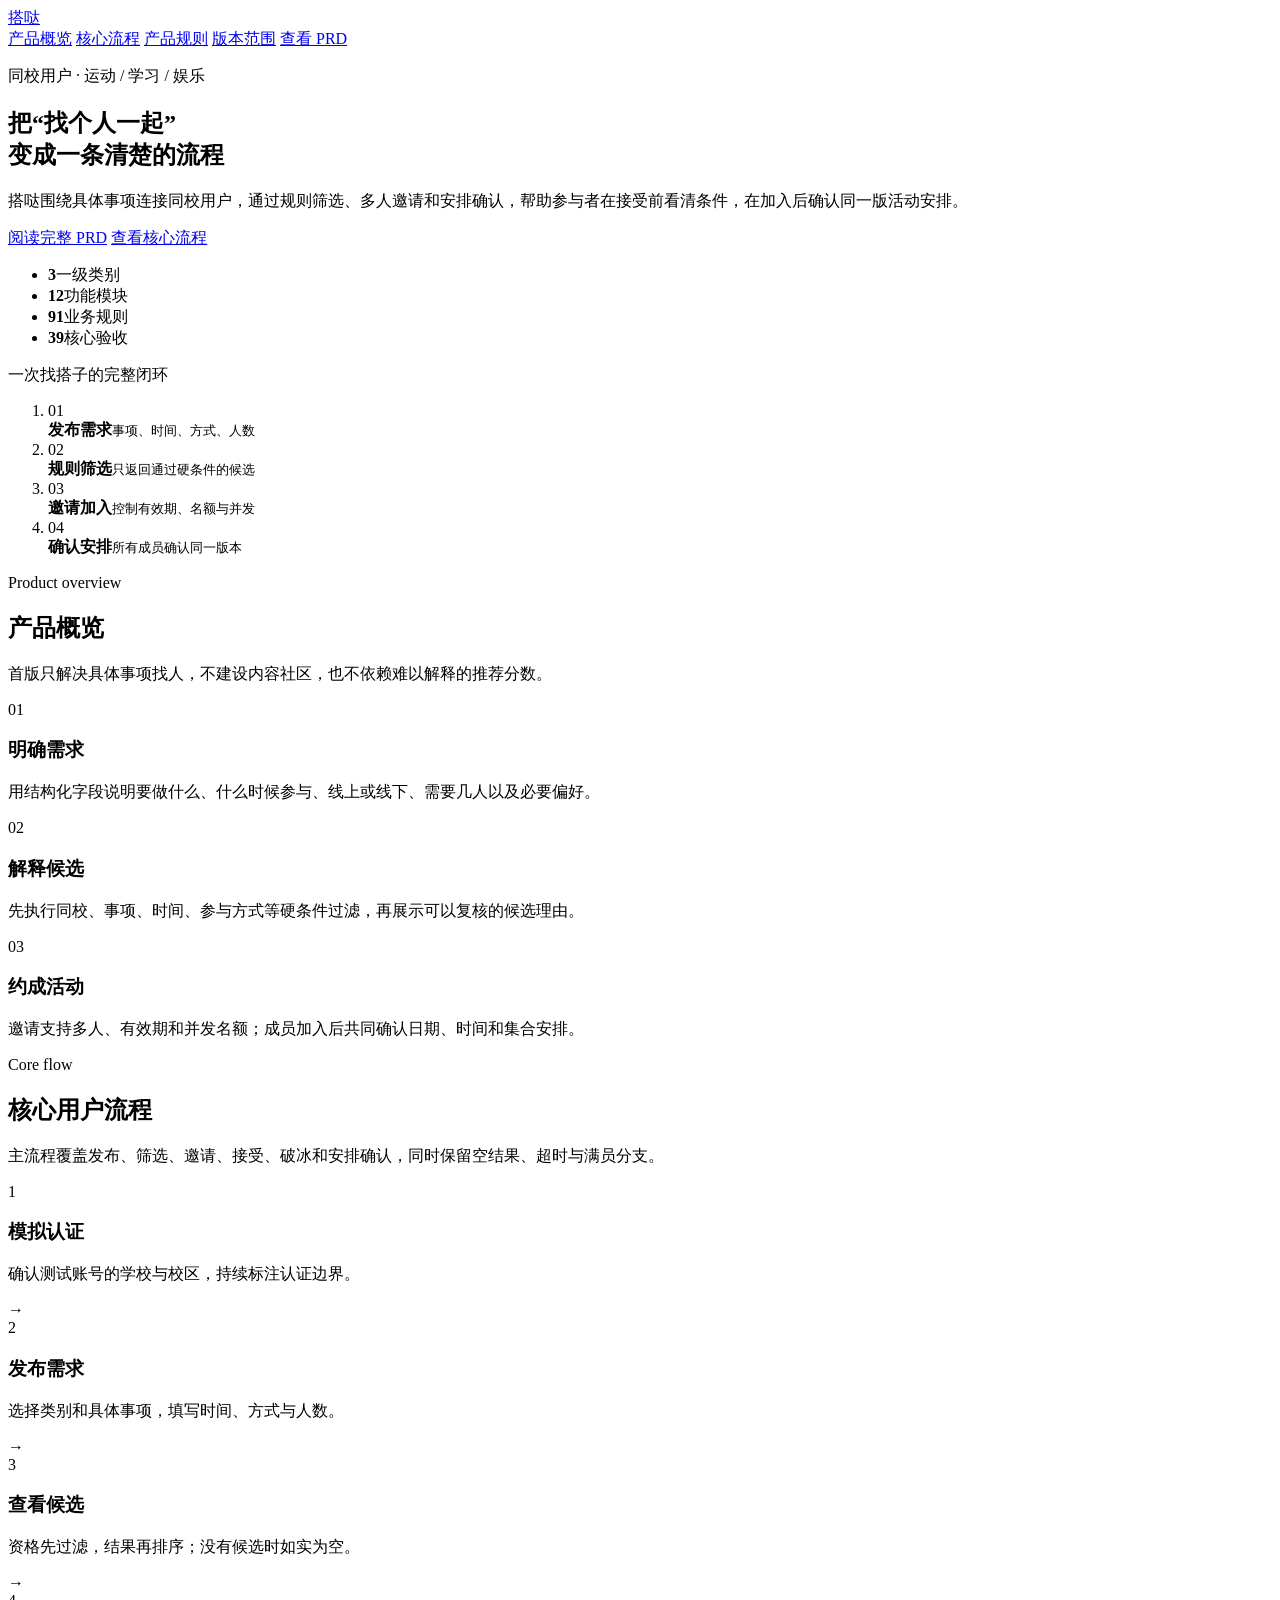
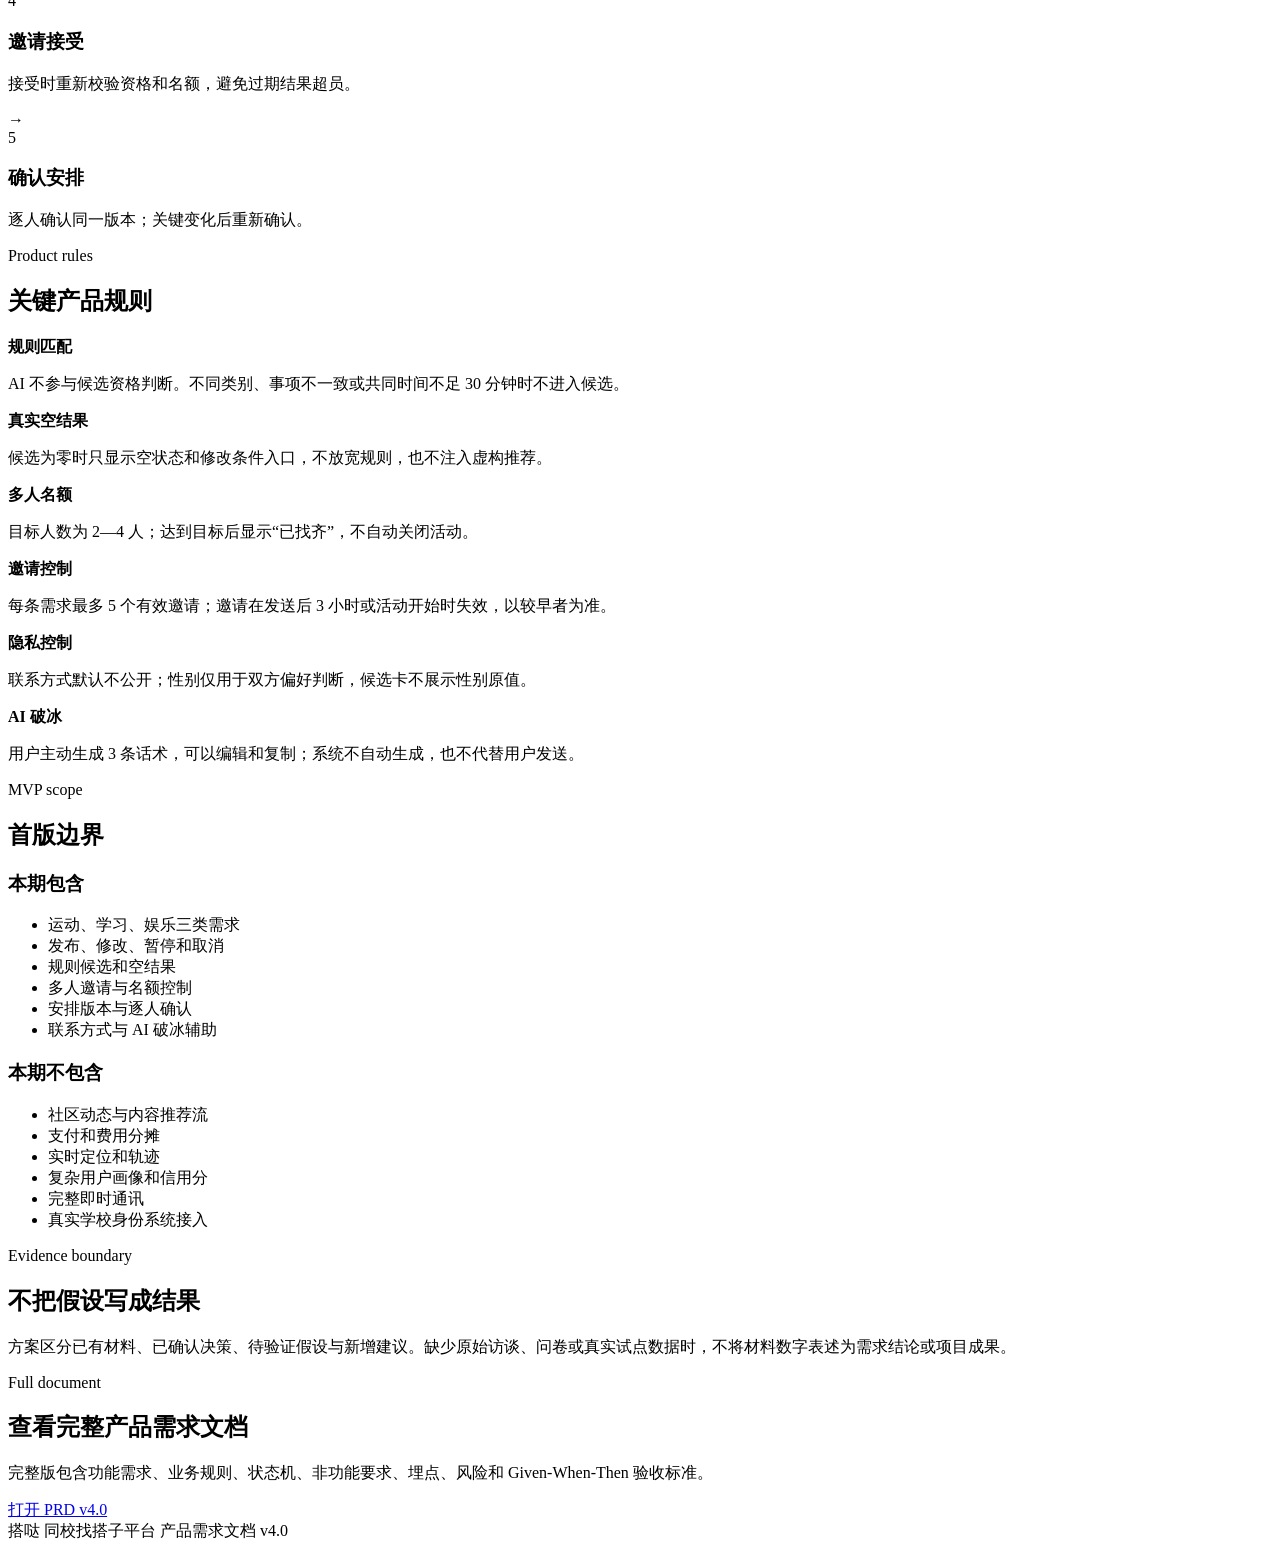
==== index.html @ 5d160881 "feat: add product showcase" ====
<!doctype html>
<html lang="zh-CN">
<head>
  <meta charset="utf-8">
  <meta name="viewport" content="width=device-width, initial-scale=1">
  <meta name="description" content="搭哒是一款面向同校用户的找搭子产品，覆盖运动、学习与娱乐三类场景。">
  <title>搭哒 同校找搭子平台</title>
  <link rel="stylesheet" href="styles.css">
</head>
<body>
  <header class="topbar">
    <a class="brand" href="#top" aria-label="返回顶部">搭哒</a>
    <nav aria-label="页面导航">
      <a href="#overview">产品概览</a>
      <a href="#flow">核心流程</a>
      <a href="#rules">产品规则</a>
      <a href="#scope">版本范围</a>
      <a class="nav-cta" href="https://github.com/Yanzi1-creator11/dada-product/blob/main/PRD.md">查看 PRD</a>
    </nav>
  </header>

  <main id="top">
    <section class="hero">
      <div class="hero-copy">
        <p class="eyebrow">同校用户 · 运动 / 学习 / 娱乐</p>
        <h1>把“找个人一起”<br>变成一条清楚的流程</h1>
        <p class="lead">搭哒围绕具体事项连接同校用户，通过规则筛选、多人邀请和安排确认，帮助参与者在接受前看清条件，在加入后确认同一版活动安排。</p>
        <div class="actions">
          <a class="button primary" href="https://github.com/Yanzi1-creator11/dada-product/blob/main/PRD.md">阅读完整 PRD</a>
          <a class="button secondary" href="#flow">查看核心流程</a>
        </div>
        <ul class="facts" aria-label="版本信息">
          <li><strong>3</strong><span>一级类别</span></li>
          <li><strong>12</strong><span>功能模块</span></li>
          <li><strong>91</strong><span>业务规则</span></li>
          <li><strong>39</strong><span>核心验收</span></li>
        </ul>
      </div>
      <div class="hero-panel" aria-label="产品流程摘要">
        <div class="panel-label">一次找搭子的完整闭环</div>
        <ol class="mini-flow">
          <li><span>01</span><div><b>发布需求</b><small>事项、时间、方式、人数</small></div></li>
          <li><span>02</span><div><b>规则筛选</b><small>只返回通过硬条件的候选</small></div></li>
          <li><span>03</span><div><b>邀请加入</b><small>控制有效期、名额与并发</small></div></li>
          <li><span>04</span><div><b>确认安排</b><small>所有成员确认同一版本</small></div></li>
        </ol>
      </div>
    </section>

    <section class="section" id="overview">
      <div class="section-heading">
        <p class="eyebrow">Product overview</p>
        <h2>产品概览</h2>
        <p>首版只解决具体事项找人，不建设内容社区，也不依赖难以解释的推荐分数。</p>
      </div>
      <div class="grid three">
        <article class="card accent-blue">
          <span class="card-index">01</span>
          <h3>明确需求</h3>
          <p>用结构化字段说明要做什么、什么时候参与、线上或线下、需要几人以及必要偏好。</p>
        </article>
        <article class="card accent-purple">
          <span class="card-index">02</span>
          <h3>解释候选</h3>
          <p>先执行同校、事项、时间、参与方式等硬条件过滤，再展示可以复核的候选理由。</p>
        </article>
        <article class="card accent-orange">
          <span class="card-index">03</span>
          <h3>约成活动</h3>
          <p>邀请支持多人、有效期和并发名额；成员加入后共同确认日期、时间和集合安排。</p>
        </article>
      </div>
    </section>

    <section class="section flow-section" id="flow">
      <div class="section-heading">
        <p class="eyebrow">Core flow</p>
        <h2>核心用户流程</h2>
        <p>主流程覆盖发布、筛选、邀请、接受、破冰和安排确认，同时保留空结果、超时与满员分支。</p>
      </div>
      <div class="flow" role="list">
        <div class="flow-item" role="listitem"><span>1</span><h3>模拟认证</h3><p>确认测试账号的学校与校区，持续标注认证边界。</p></div>
        <div class="flow-arrow" aria-hidden="true">→</div>
        <div class="flow-item" role="listitem"><span>2</span><h3>发布需求</h3><p>选择类别和具体事项，填写时间、方式与人数。</p></div>
        <div class="flow-arrow" aria-hidden="true">→</div>
        <div class="flow-item" role="listitem"><span>3</span><h3>查看候选</h3><p>资格先过滤，结果再排序；没有候选时如实为空。</p></div>
        <div class="flow-arrow" aria-hidden="true">→</div>
        <div class="flow-item" role="listitem"><span>4</span><h3>邀请接受</h3><p>接受时重新校验资格和名额，避免过期结果超员。</p></div>
        <div class="flow-arrow" aria-hidden="true">→</div>
        <div class="flow-item" role="listitem"><span>5</span><h3>确认安排</h3><p>逐人确认同一版本；关键变化后重新确认。</p></div>
      </div>
    </section>

    <section class="section" id="rules">
      <div class="section-heading">
        <p class="eyebrow">Product rules</p>
        <h2>关键产品规则</h2>
      </div>
      <div class="rule-grid">
        <article><strong>规则匹配</strong><p>AI 不参与候选资格判断。不同类别、事项不一致或共同时间不足 30 分钟时不进入候选。</p></article>
        <article><strong>真实空结果</strong><p>候选为零时只显示空状态和修改条件入口，不放宽规则，也不注入虚构推荐。</p></article>
        <article><strong>多人名额</strong><p>目标人数为 2—4 人；达到目标后显示“已找齐”，不自动关闭活动。</p></article>
        <article><strong>邀请控制</strong><p>每条需求最多 5 个有效邀请；邀请在发送后 3 小时或活动开始时失效，以较早者为准。</p></article>
        <article><strong>隐私控制</strong><p>联系方式默认不公开；性别仅用于双方偏好判断，候选卡不展示性别原值。</p></article>
        <article><strong>AI 破冰</strong><p>用户主动生成 3 条话术，可以编辑和复制；系统不自动生成，也不代替用户发送。</p></article>
      </div>
    </section>

    <section class="section scope-section" id="scope">
      <div class="section-heading">
        <p class="eyebrow">MVP scope</p>
        <h2>首版边界</h2>
      </div>
      <div class="scope-grid">
        <div class="scope-column in">
          <h3>本期包含</h3>
          <ul>
            <li>运动、学习、娱乐三类需求</li>
            <li>发布、修改、暂停和取消</li>
            <li>规则候选和空结果</li>
            <li>多人邀请与名额控制</li>
            <li>安排版本与逐人确认</li>
            <li>联系方式与 AI 破冰辅助</li>
          </ul>
        </div>
        <div class="scope-column out">
          <h3>本期不包含</h3>
          <ul>
            <li>社区动态与内容推荐流</li>
            <li>支付和费用分摊</li>
            <li>实时定位和轨迹</li>
            <li>复杂用户画像和信用分</li>
            <li>完整即时通讯</li>
            <li>真实学校身份系统接入</li>
          </ul>
        </div>
      </div>
    </section>

    <section class="section evidence">
      <div>
        <p class="eyebrow">Evidence boundary</p>
        <h2>不把假设写成结果</h2>
      </div>
      <p>方案区分已有材料、已确认决策、待验证假设与新增建议。缺少原始访谈、问卷或真实试点数据时，不将材料数字表述为需求结论或项目成果。</p>
    </section>

    <section class="cta-section">
      <p class="eyebrow">Full document</p>
      <h2>查看完整产品需求文档</h2>
      <p>完整版包含功能需求、业务规则、状态机、非功能要求、埋点、风险和 Given-When-Then 验收标准。</p>
      <a class="button primary" href="https://github.com/Yanzi1-creator11/dada-product/blob/main/PRD.md">打开 PRD v4.0</a>
    </section>
  </main>

  <footer>
    <span>搭哒 同校找搭子平台</span>
    <span>产品需求文档 v4.0</span>
  </footer>
</body>
</html>
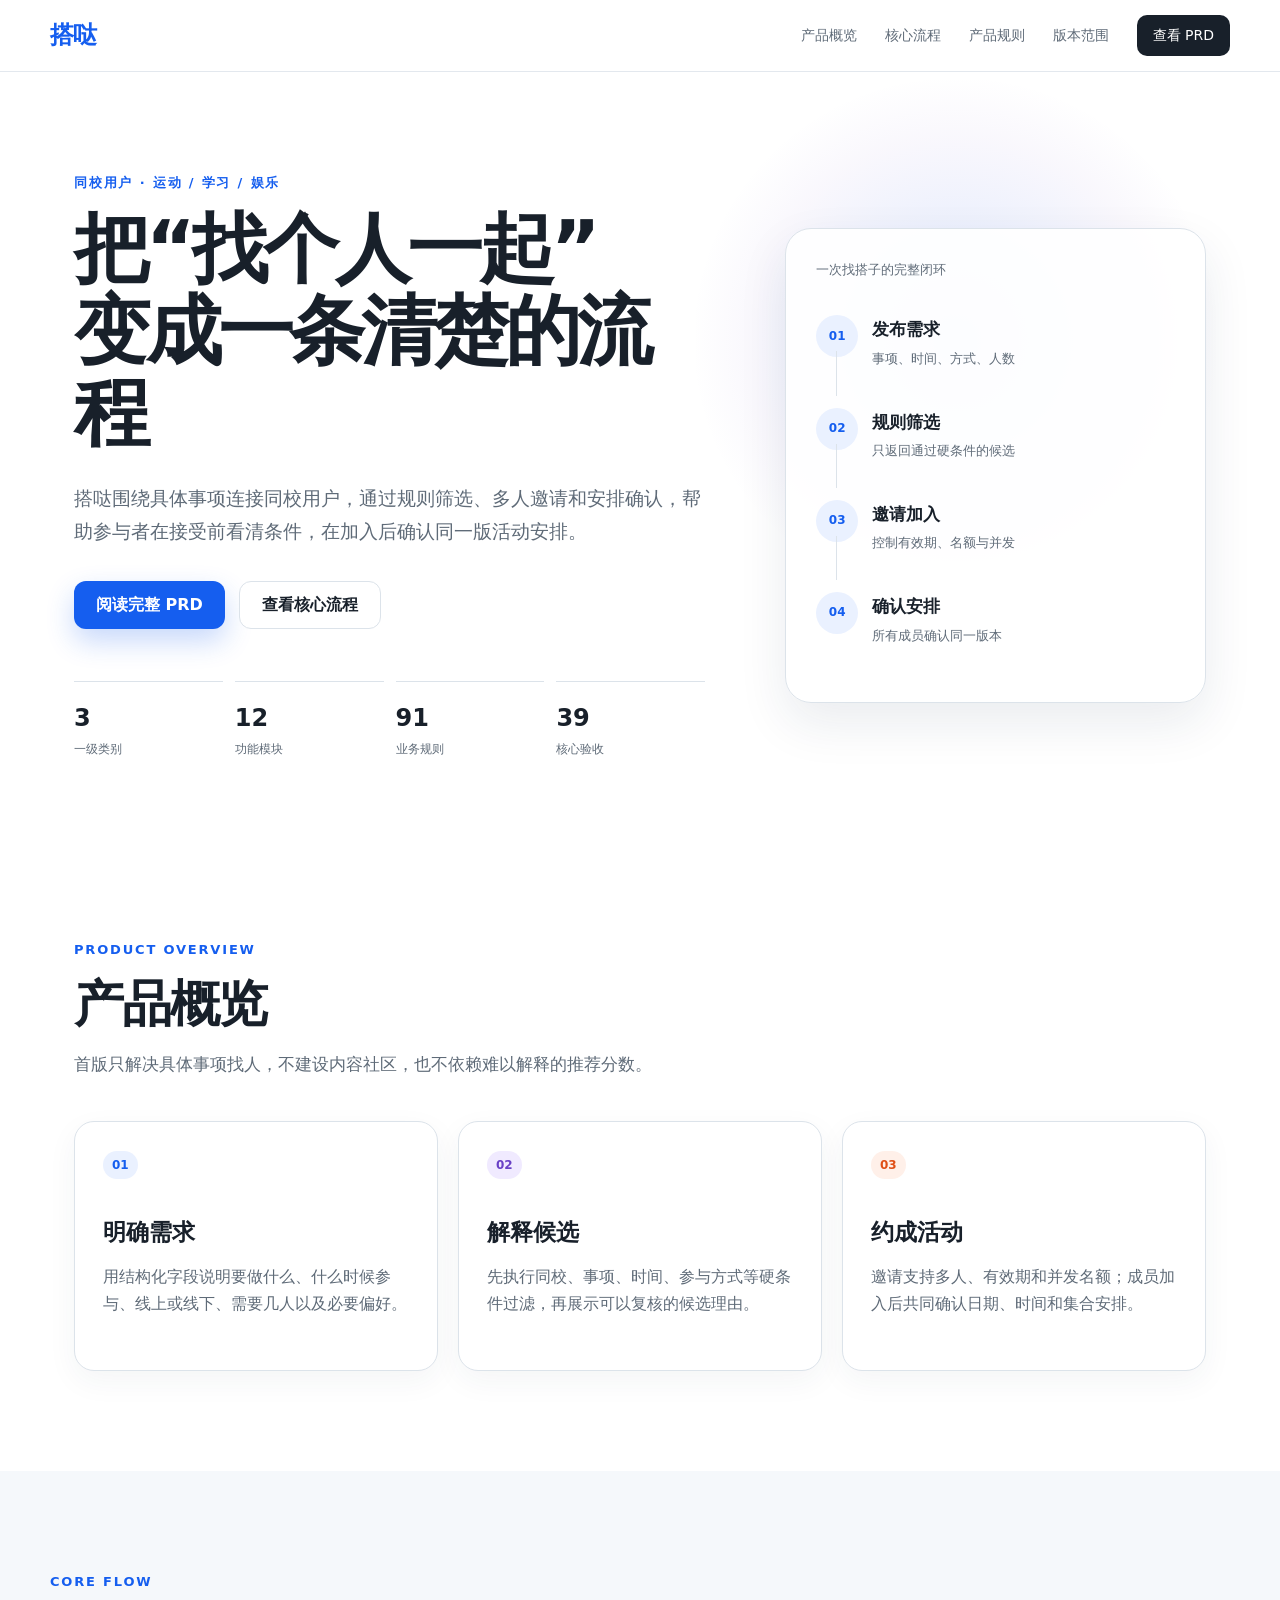
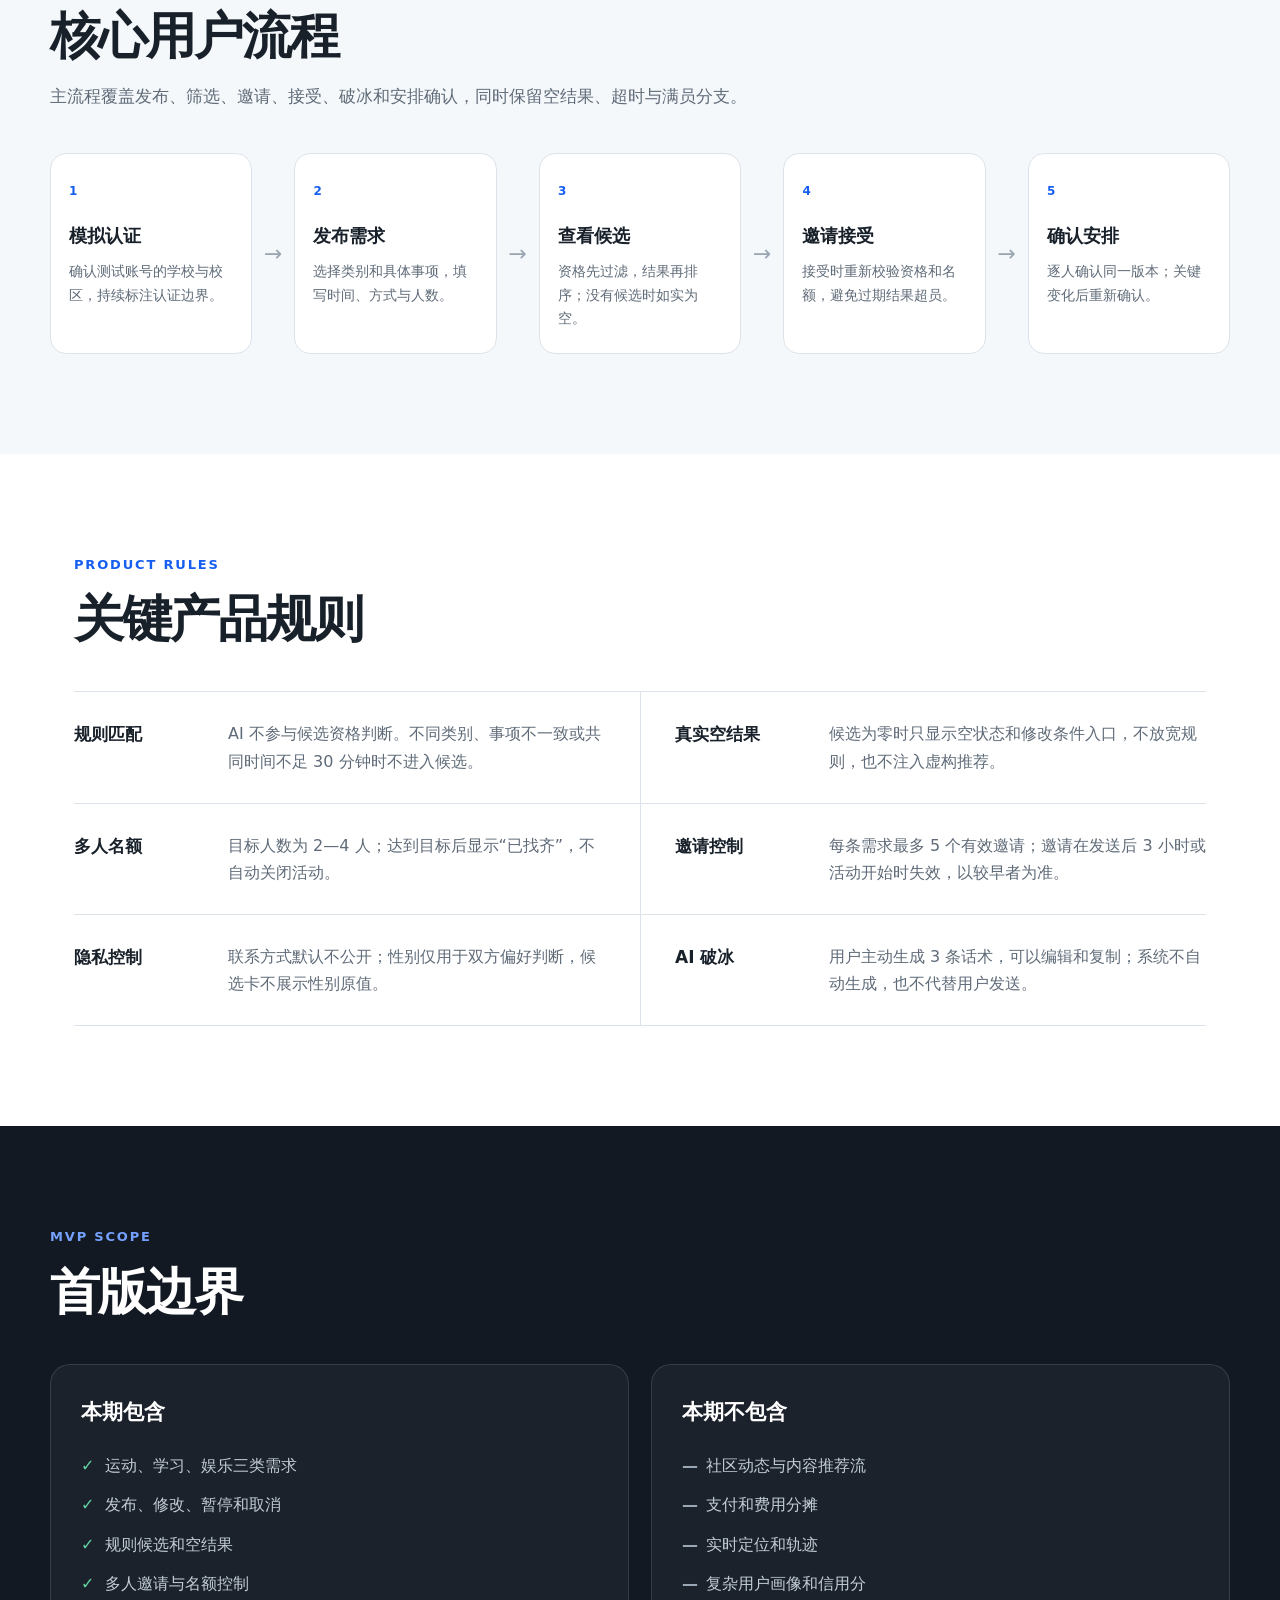
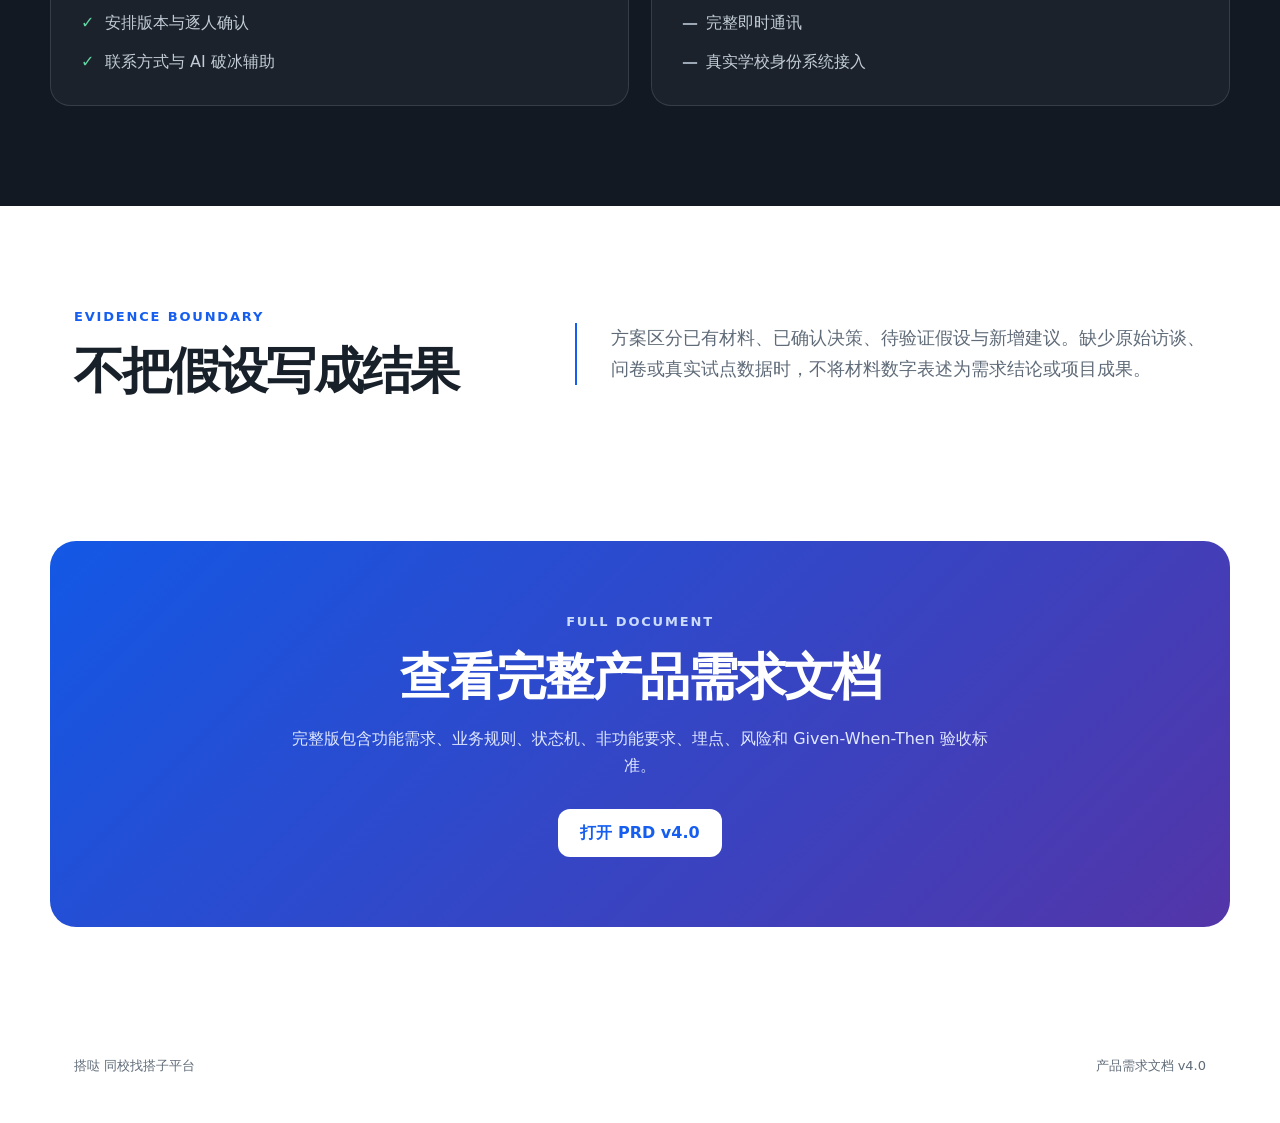
==== commit 36e85185: "feat: add in-site PRD reader links" ====
--- a/index.html
+++ b/index.html
@@ -15,7 +15,7 @@
       <a href="#flow">核心流程</a>
       <a href="#rules">产品规则</a>
       <a href="#scope">版本范围</a>
-      <a class="nav-cta" href="https://github.com/Yanzi1-creator11/dada-product/blob/main/PRD.md">查看 PRD</a>
+      <a class="nav-cta" href="prd.html">查看 PRD</a>
     </nav>
   </header>
 
@@ -26,7 +26,7 @@
         <h1>把“找个人一起”<br>变成一条清楚的流程</h1>
         <p class="lead">搭哒围绕具体事项连接同校用户，通过规则筛选、多人邀请和安排确认，帮助参与者在接受前看清条件，在加入后确认同一版活动安排。</p>
         <div class="actions">
-          <a class="button primary" href="https://github.com/Yanzi1-creator11/dada-product/blob/main/PRD.md">阅读完整 PRD</a>
+          <a class="button primary" href="prd.html">阅读完整 PRD</a>
           <a class="button secondary" href="#flow">查看核心流程</a>
         </div>
         <ul class="facts" aria-label="版本信息">
@@ -149,7 +149,7 @@
       <p class="eyebrow">Full document</p>
       <h2>查看完整产品需求文档</h2>
       <p>完整版包含功能需求、业务规则、状态机、非功能要求、埋点、风险和 Given-When-Then 验收标准。</p>
-      <a class="button primary" href="https://github.com/Yanzi1-creator11/dada-product/blob/main/PRD.md">打开 PRD v4.0</a>
+      <a class="button primary" href="prd.html">打开 PRD v4.0</a>
     </section>
   </main>
 
--- a/styles.css
+++ b/styles.css
@@ -0,0 +1,159 @@
+:root {
+  --ink: #18202a;
+  --muted: #5f6b78;
+  --line: #dce3ea;
+  --soft: #f5f8fb;
+  --blue: #155eef;
+  --blue-dark: #0b3ea8;
+  --purple: #6941c6;
+  --orange: #e04f16;
+  --green: #16875b;
+  --white: #fff;
+  --shadow: 0 20px 50px rgba(21, 46, 78, .09);
+}
+
+* { box-sizing: border-box; }
+html { scroll-behavior: smooth; }
+body {
+  margin: 0;
+  color: var(--ink);
+  background: var(--white);
+  font-family: Inter, "PingFang SC", "Microsoft YaHei", system-ui, sans-serif;
+  line-height: 1.7;
+}
+a { color: inherit; text-decoration: none; }
+
+.topbar {
+  position: sticky;
+  top: 0;
+  z-index: 20;
+  height: 72px;
+  display: flex;
+  align-items: center;
+  justify-content: space-between;
+  padding: 0 max(24px, calc((100vw - 1180px) / 2));
+  background: rgba(255,255,255,.9);
+  border-bottom: 1px solid rgba(220,227,234,.8);
+  backdrop-filter: blur(16px);
+}
+.brand { font-size: 24px; font-weight: 900; letter-spacing: -.04em; color: var(--blue); }
+nav { display: flex; align-items: center; gap: 28px; font-size: 14px; color: var(--muted); }
+nav a:hover { color: var(--blue); }
+.nav-cta { padding: 9px 16px; color: var(--white); background: var(--ink); border-radius: 10px; }
+.nav-cta:hover { color: var(--white); background: var(--blue); }
+
+main { overflow: hidden; }
+.hero {
+  max-width: 1180px;
+  min-height: 680px;
+  margin: 0 auto;
+  padding: 100px 24px 80px;
+  display: grid;
+  grid-template-columns: 1.2fr .8fr;
+  gap: 80px;
+  align-items: center;
+}
+.hero::before {
+  content: "";
+  position: absolute;
+  z-index: -1;
+  width: 520px;
+  height: 520px;
+  top: 80px;
+  right: 5vw;
+  background: radial-gradient(circle, rgba(21,94,239,.15), rgba(105,65,198,.04) 55%, transparent 72%);
+}
+.eyebrow { margin: 0 0 14px; font-size: 13px; font-weight: 800; letter-spacing: .14em; text-transform: uppercase; color: var(--blue); }
+h1 { margin: 0; font-size: clamp(48px, 6vw, 76px); line-height: 1.08; letter-spacing: -.055em; }
+.lead { max-width: 700px; margin: 28px 0 0; font-size: 19px; color: var(--muted); }
+.actions { display: flex; gap: 14px; margin-top: 34px; }
+.button { display: inline-flex; align-items: center; justify-content: center; min-height: 48px; padding: 0 22px; border-radius: 12px; font-weight: 750; transition: .2s ease; }
+.button:hover { transform: translateY(-2px); }
+.primary { color: var(--white); background: var(--blue); box-shadow: 0 12px 28px rgba(21,94,239,.24); }
+.primary:hover { background: var(--blue-dark); }
+.secondary { border: 1px solid var(--line); background: var(--white); }
+.facts { display: grid; grid-template-columns: repeat(4, 1fr); gap: 12px; padding: 0; margin: 52px 0 0; list-style: none; }
+.facts li { display: flex; flex-direction: column; padding-top: 16px; border-top: 1px solid var(--line); }
+.facts strong { font-size: 24px; }
+.facts span { font-size: 12px; color: var(--muted); }
+
+.hero-panel { padding: 30px; border: 1px solid var(--line); border-radius: 26px; background: rgba(255,255,255,.92); box-shadow: var(--shadow); }
+.panel-label { margin-bottom: 22px; font-size: 13px; color: var(--muted); }
+.mini-flow { display: grid; gap: 0; margin: 0; padding: 0; list-style: none; }
+.mini-flow li { position: relative; display: grid; grid-template-columns: 42px 1fr; gap: 14px; padding: 12px 0 24px; }
+.mini-flow li:not(:last-child)::after { content: ""; position: absolute; left: 20px; top: 48px; bottom: 0; width: 1px; background: var(--line); }
+.mini-flow span { width: 42px; height: 42px; display: grid; place-items: center; border-radius: 50%; color: var(--blue); background: #eaf1ff; font-size: 12px; font-weight: 800; }
+.mini-flow b { display: block; font-size: 17px; }
+.mini-flow small { color: var(--muted); }
+
+.section { max-width: 1180px; margin: 0 auto; padding: 100px 24px; }
+.section-heading { max-width: 700px; margin-bottom: 42px; }
+h2 { margin: 0; font-size: clamp(34px, 4vw, 50px); line-height: 1.18; letter-spacing: -.04em; }
+.section-heading > p:last-child { margin: 16px 0 0; color: var(--muted); font-size: 17px; }
+.grid { display: grid; gap: 20px; }
+.grid.three { grid-template-columns: repeat(3, 1fr); }
+.card { min-height: 250px; padding: 28px; border: 1px solid var(--line); border-radius: 20px; background: var(--white); box-shadow: 0 10px 30px rgba(34,53,76,.05); }
+.card-index { display: inline-block; padding: 4px 9px; border-radius: 999px; font-size: 12px; font-weight: 800; }
+.card h3 { margin: 34px 0 10px; font-size: 23px; }
+.card p { margin: 0; color: var(--muted); }
+.accent-blue .card-index { color: var(--blue); background: #eaf1ff; }
+.accent-purple .card-index { color: var(--purple); background: #f0eaff; }
+.accent-orange .card-index { color: var(--orange); background: #fff0e9; }
+
+.flow-section { max-width: none; padding-left: max(24px, calc((100vw - 1180px) / 2)); padding-right: max(24px, calc((100vw - 1180px) / 2)); background: var(--soft); }
+.flow { display: grid; grid-template-columns: 1fr auto 1fr auto 1fr auto 1fr auto 1fr; gap: 12px; align-items: stretch; }
+.flow-item { padding: 22px 18px; border: 1px solid var(--line); border-radius: 16px; background: var(--white); }
+.flow-item span { color: var(--blue); font-size: 12px; font-weight: 800; }
+.flow-item h3 { margin: 18px 0 8px; font-size: 18px; }
+.flow-item p { margin: 0; color: var(--muted); font-size: 14px; }
+.flow-arrow { display: grid; place-items: center; color: #9aa6b2; font-size: 22px; }
+
+.rule-grid { display: grid; grid-template-columns: repeat(2, 1fr); border-top: 1px solid var(--line); }
+.rule-grid article { display: grid; grid-template-columns: 130px 1fr; gap: 24px; padding: 28px 0; border-bottom: 1px solid var(--line); }
+.rule-grid article:nth-child(odd) { padding-right: 34px; }
+.rule-grid article:nth-child(even) { padding-left: 34px; border-left: 1px solid var(--line); }
+.rule-grid strong { font-size: 17px; }
+.rule-grid p { margin: 0; color: var(--muted); }
+
+.scope-section { max-width: none; padding-left: max(24px, calc((100vw - 1180px) / 2)); padding-right: max(24px, calc((100vw - 1180px) / 2)); color: var(--white); background: #121923; }
+.scope-section .eyebrow { color: #75a1ff; }
+.scope-grid { display: grid; grid-template-columns: 1fr 1fr; gap: 22px; }
+.scope-column { padding: 30px; border: 1px solid rgba(255,255,255,.12); border-radius: 20px; background: rgba(255,255,255,.04); }
+.scope-column h3 { margin: 0 0 22px; font-size: 21px; }
+.scope-column ul { display: grid; gap: 12px; margin: 0; padding: 0; list-style: none; }
+.scope-column li { position: relative; padding-left: 24px; color: #c3ccd6; }
+.scope-column li::before { position: absolute; left: 0; font-weight: 900; }
+.scope-column.in li::before { content: "✓"; color: #62d6a4; }
+.scope-column.out li::before { content: "—"; color: #9ba7b4; }
+
+.evidence { display: grid; grid-template-columns: .8fr 1.2fr; gap: 80px; align-items: center; }
+.evidence > p { margin: 0; padding-left: 34px; border-left: 2px solid var(--blue); color: var(--muted); font-size: 18px; }
+.cta-section { max-width: 1180px; margin: 40px auto 100px; padding: 70px 50px; text-align: center; border-radius: 26px; color: var(--white); background: linear-gradient(135deg, #1358e5, #5335a8); }
+.cta-section .eyebrow { color: #cbdcff; }
+.cta-section p:not(.eyebrow) { max-width: 720px; margin: 18px auto 30px; color: #e0e8ff; }
+.cta-section .primary { color: var(--blue); background: var(--white); box-shadow: none; }
+footer { max-width: 1180px; margin: 0 auto; padding: 28px 24px 46px; display: flex; justify-content: space-between; color: var(--muted); font-size: 13px; }
+
+@media (max-width: 900px) {
+  nav a:not(.nav-cta) { display: none; }
+  .hero { min-height: auto; grid-template-columns: 1fr; gap: 42px; padding-top: 70px; }
+  .grid.three, .scope-grid { grid-template-columns: 1fr; }
+  .flow { grid-template-columns: 1fr; }
+  .flow-arrow { transform: rotate(90deg); }
+  .rule-grid { grid-template-columns: 1fr; }
+  .rule-grid article:nth-child(odd), .rule-grid article:nth-child(even) { padding: 24px 0; border-left: 0; }
+  .evidence { grid-template-columns: 1fr; gap: 28px; }
+}
+
+@media (max-width: 560px) {
+  .topbar { height: 64px; }
+  h1 { font-size: 43px; }
+  .lead { font-size: 17px; }
+  .actions { flex-direction: column; }
+  .facts { grid-template-columns: repeat(2, 1fr); }
+  .section { padding-top: 72px; padding-bottom: 72px; }
+  .rule-grid article { grid-template-columns: 1fr; gap: 8px; }
+  .cta-section { margin: 20px 16px 70px; padding: 54px 22px; }
+  footer { flex-direction: column; gap: 8px; }
+}
+
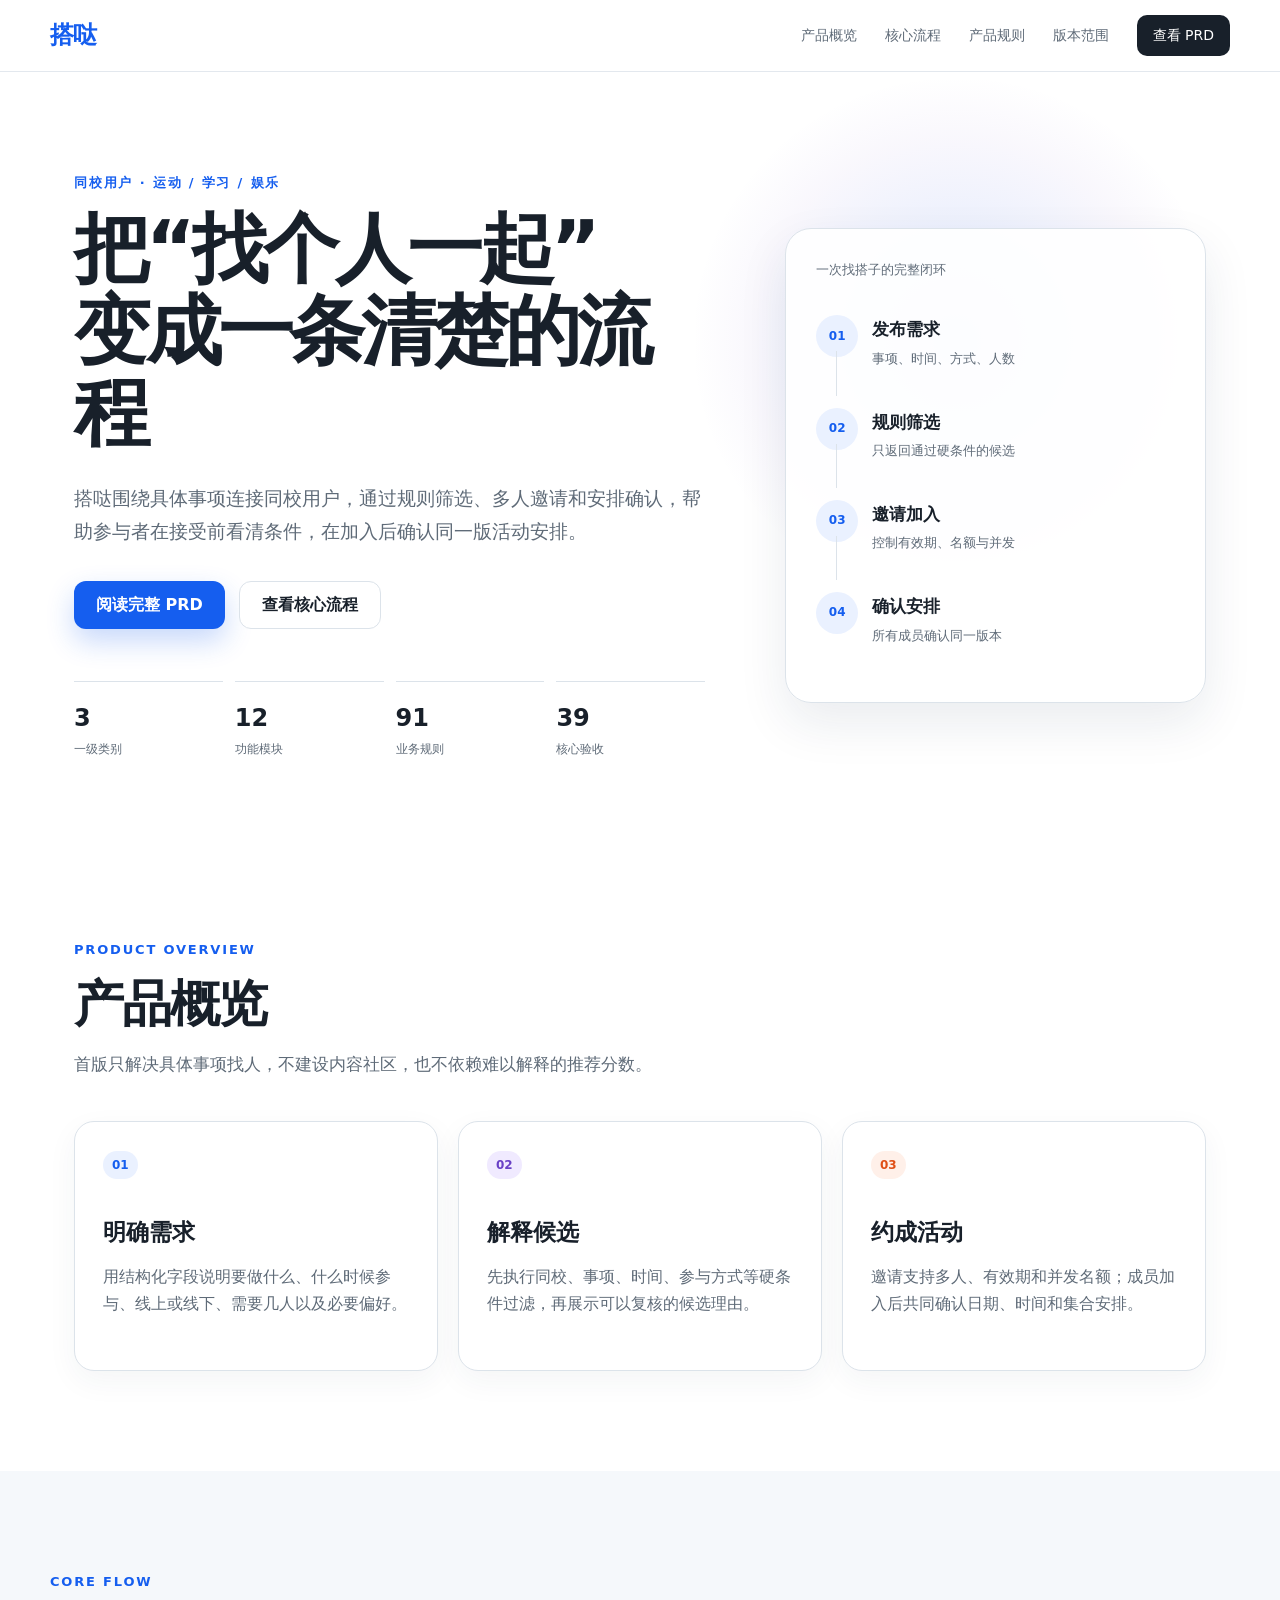
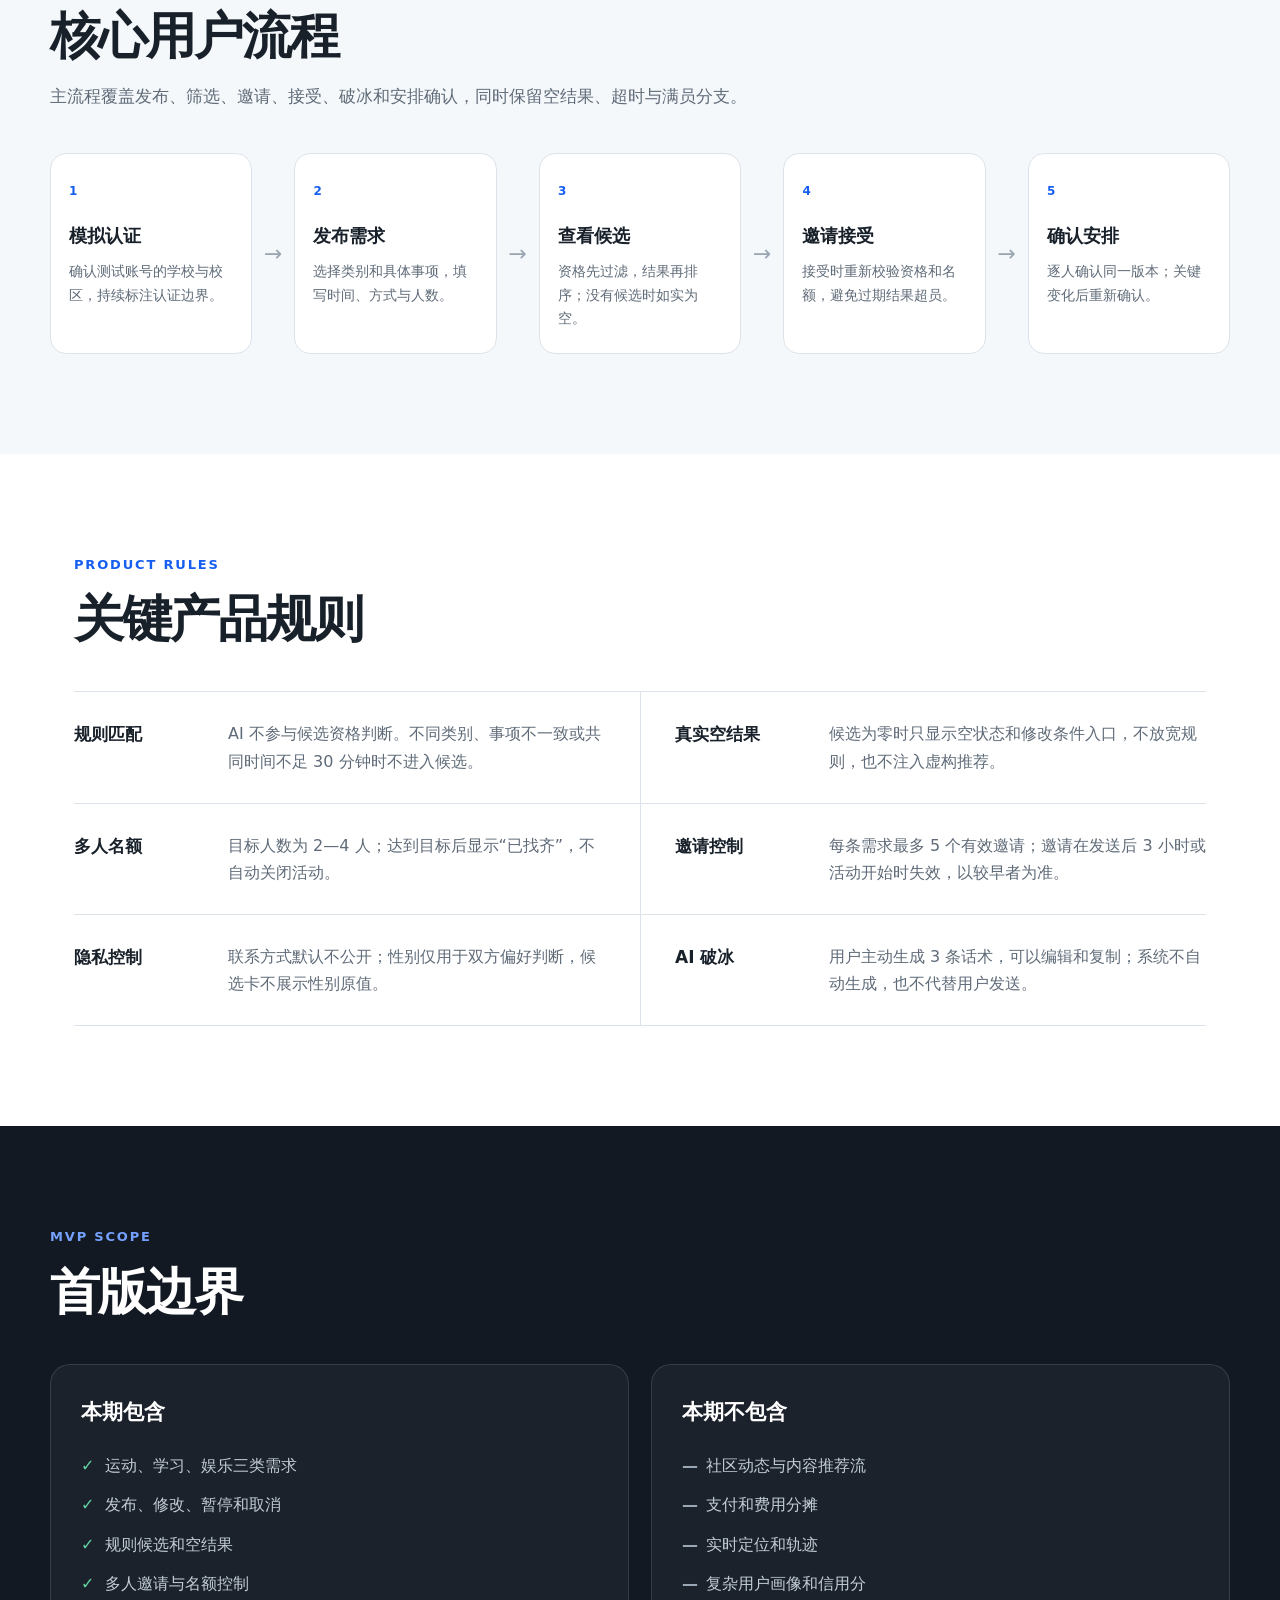
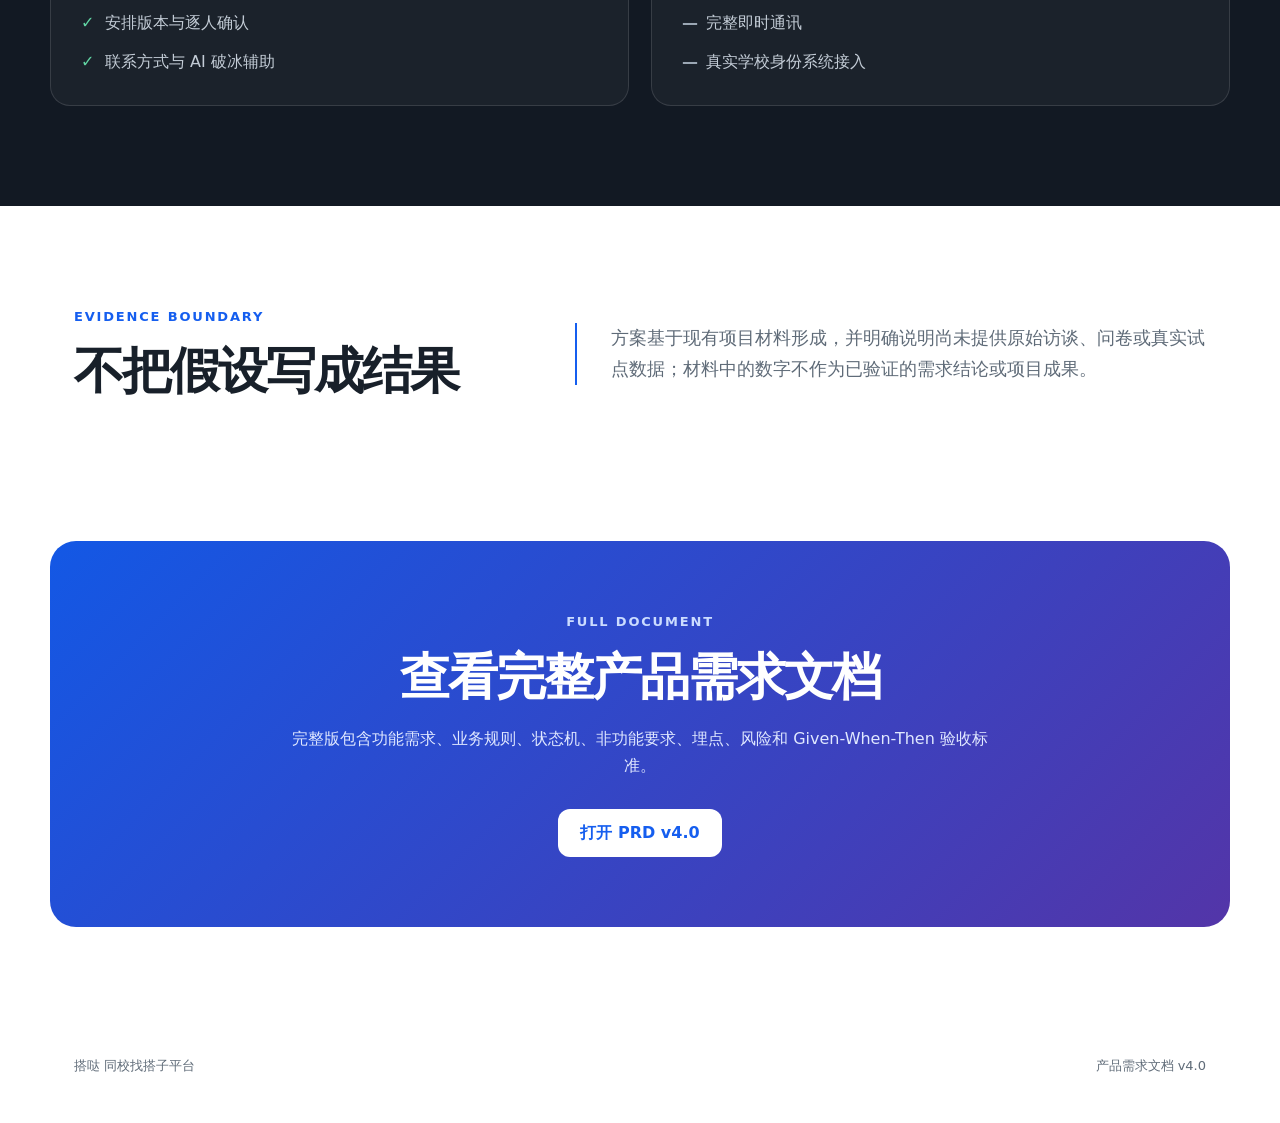
==== commit 1f047b41: "Refine PRD description" ====
--- a/index.html
+++ b/index.html
@@ -142,7 +142,7 @@
         <p class="eyebrow">Evidence boundary</p>
         <h2>不把假设写成结果</h2>
       </div>
-      <p>方案区分已有材料、已确认决策、待验证假设与新增建议。缺少原始访谈、问卷或真实试点数据时，不将材料数字表述为需求结论或项目成果。</p>
+      <p>方案基于现有项目材料形成，并明确说明尚未提供原始访谈、问卷或真实试点数据；材料中的数字不作为已验证的需求结论或项目成果。</p>
     </section>
 
     <section class="cta-section">
